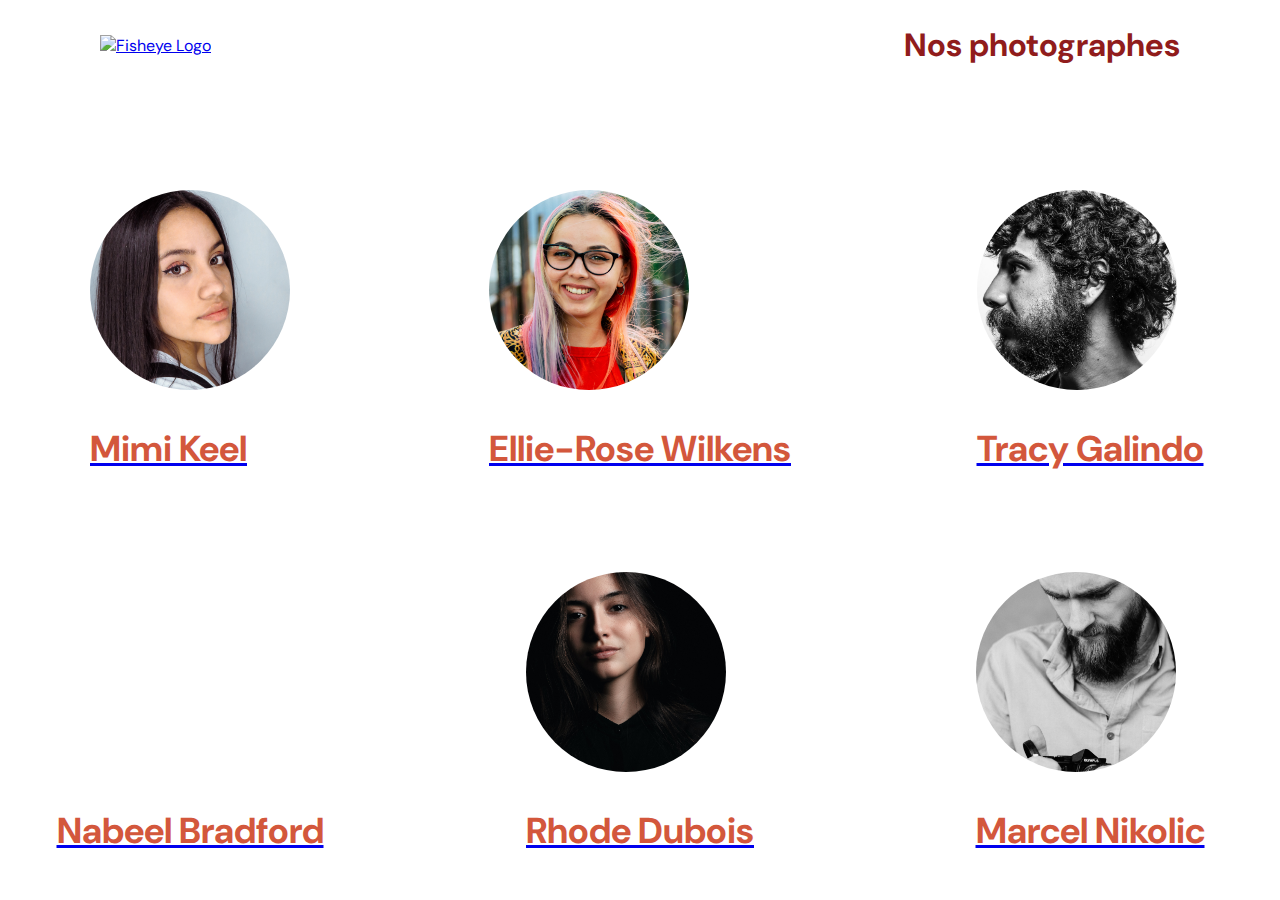
==== index.html @ 8d01f9a1 "Initialisation du projet et utilisation de fetch pour récupérér les images." ====
<!DOCTYPE html>
<html lang="fr">
  <head>
    <link href="css/style.css" rel="stylesheet" type="text/css" />
    <meta charset="utf-8" />
    <link rel="icon" type="image/png" href="assets/favicon.png" />
    <link
      href="https://fonts.googleapis.com/css?family=DM+Sans&display=swap"
      rel="stylesheet"
    />
    <title>Fisheye</title>
  </head>
  <body>
    <header>
      <a href="/index.html" alt="Fisheye Home page">
        <img
          src="assets/images/logo.png"
          class="logo"
          alt="Fisheye Logo"
        />
      </a>
      <h1>Nos photographes</h1>
    </header>
    <main id="main">
      <div class="photographer_section"></div>
    </main>
    <script src="scripts/templates/photographer.js"></script>
    <script src="scripts/pages/index.js"></script>
  </body>
</html>
---- css/style.css ----
@import url("photographer.css");

body {
  font-family: "DM Sans", sans-serif;
  margin: 0;
}

header {
  display: flex;
  flex-direction: row;
  justify-content: space-between;
  align-items: center;
  height: 90px;
}

h1 {
  color: #901c1c;
  margin-right: 100px;
}

.logo {
  height: 50px;
  margin-left: 100px;
}

.photographer_card img {
  display: block;
  object-fit: cover;
  object-position: center;
  transform: scale(1.3);
}

.photographer_img__container {
  width: 200px;
  height: 200px;
  display: inline-block;
  overflow: hidden;
  border-radius: 50%;
}

.photographer_section {
  display: grid;
  grid-template-columns: 1fr 1fr 1fr;
  gap: 70px;
  margin-top: 100px;
}

.photographer_section article {
  justify-self: center;
  display: flex;
  justify-content: center;
  align-items: center;
  flex-direction: column;
}

.photographer_section article h2 {
  color: #d3573c;
  font-size: 36px;
}

.photographer_section article img {
  height: 200px;
  width: 200px;
}
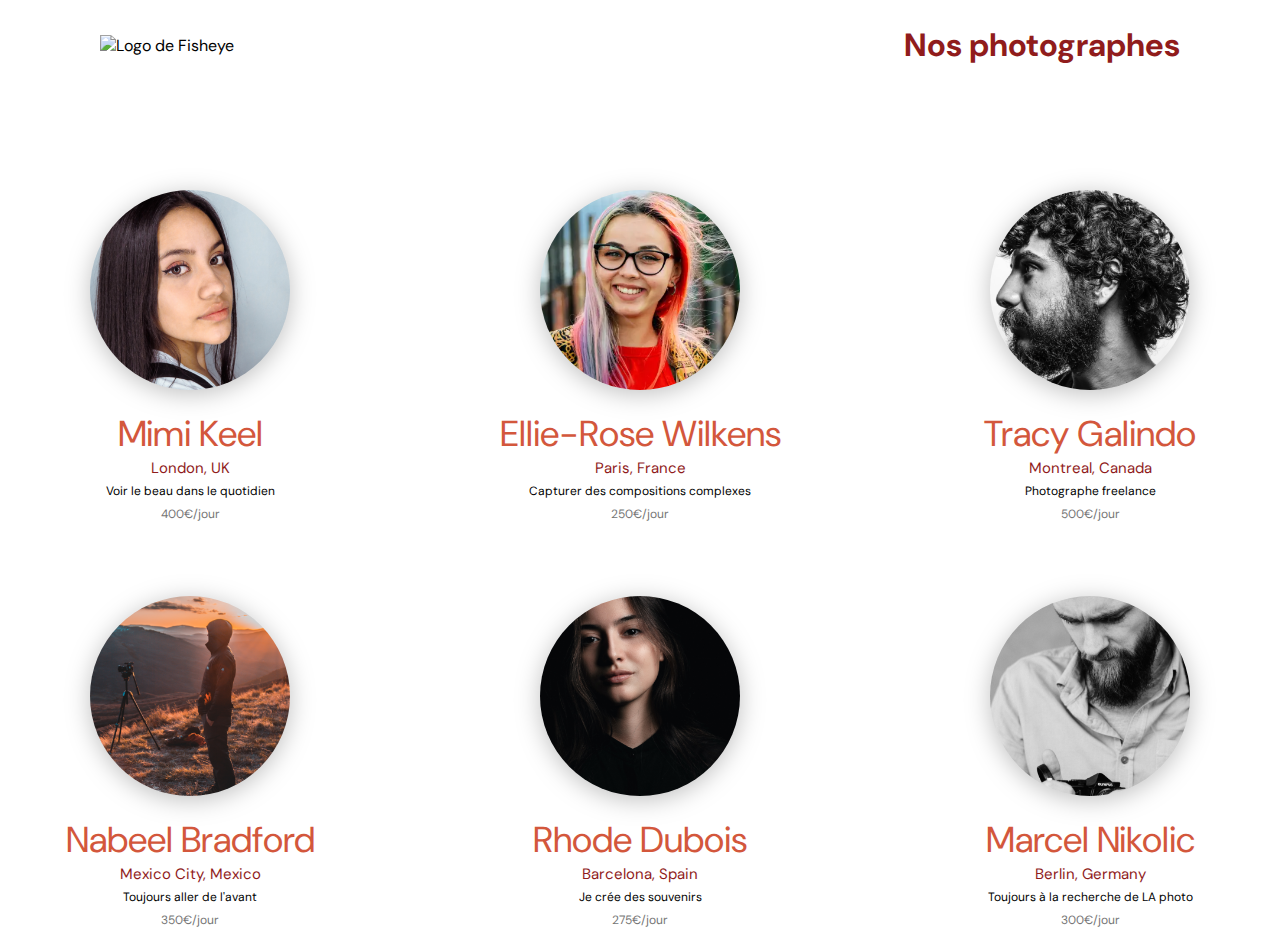
==== commit f3eb6c73: "Page d'accueil finit a 100%, compression des images pour que se soit moins lourd et ajout de l'acces" ====
--- a/index.html
+++ b/index.html
@@ -12,16 +12,20 @@
   </head>
   <body>
     <header>
-      <a href="/index.html" alt="Fisheye Home page">
+      <a
+        href="/index.html"
+        alt="Fisheye Home page"
+        aria-label="Lien vers la page d'accueil de Fisheye"
+      >
         <img
           src="assets/images/logo.png"
           class="logo"
-          alt="Fisheye Logo"
+          alt="Logo de Fisheye"
         />
       </a>
       <h1>Nos photographes</h1>
     </header>
-    <main id="main">
+    <main id="main" role="main">
       <div class="photographer_section"></div>
     </main>
     <script src="scripts/templates/photographer.js"></script>
--- a/css/style.css
+++ b/css/style.css
@@ -3,6 +3,11 @@
 body {
   font-family: "DM Sans", sans-serif;
   margin: 0;
+}
+
+a {
+  text-decoration: none;
+  color: inherit;
 }
 
 header {
@@ -23,6 +28,13 @@
   margin-left: 100px;
 }
 
+.photographer_card {
+  display: flex;
+  flex-direction: column;
+  align-items: center;
+  justify-content: center;
+}
+
 .photographer_card img {
   display: block;
   object-fit: cover;
@@ -36,6 +48,7 @@
   display: inline-block;
   overflow: hidden;
   border-radius: 50%;
+  filter: drop-shadow(0px 4px 12px rgba(0, 0, 0, 0.25));
 }
 
 .photographer_section {
@@ -62,3 +75,42 @@
   height: 200px;
   width: 200px;
 }
+
+.photographer_text__container {
+  display: flex;
+  flex-direction: column;
+  align-items: center;
+  justify-content: center;
+}
+
+.photographer_text__container h2,
+h3,
+p {
+  margin: 0;
+  line-height: 23px;
+}
+
+.photographer_text__container h2 {
+  margin-top: 20px;
+  font-size: 36px;
+  font-style: normal;
+  font-weight: 400;
+  line-height: normal;
+}
+
+.photographer_text__container h3 {
+  color: #901c1c;
+  font-size: 15px;
+  font-style: normal;
+  font-weight: 400;
+}
+
+.photographer_text__container p {
+  font-size: 12px;
+  font-style: normal;
+  font-weight: 400;
+}
+
+.photographer_text__container p:last-child {
+  color: #757575;
+}
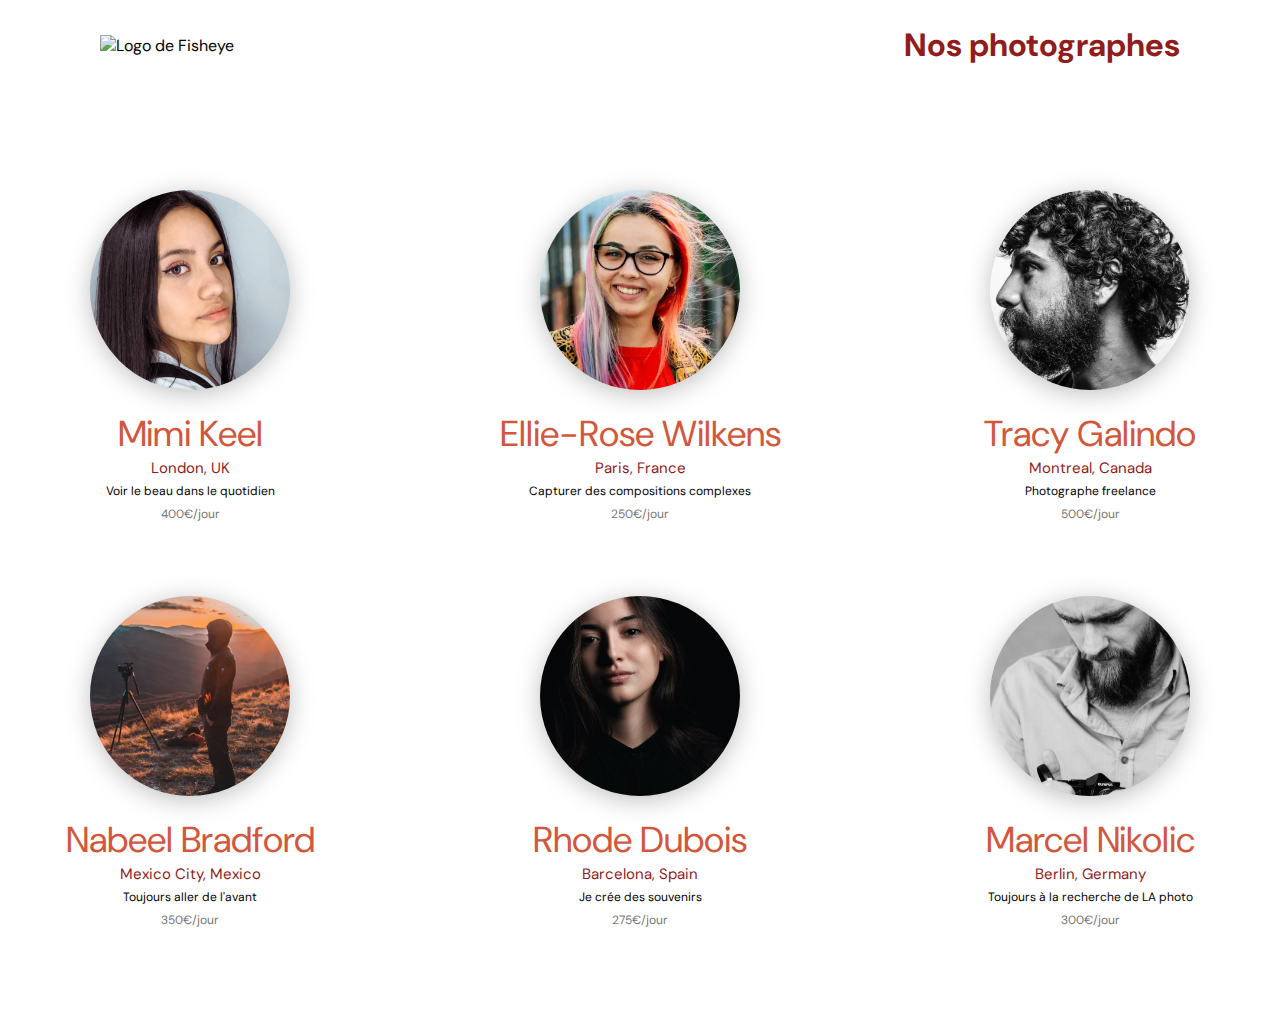
==== commit d6f5a774: "W3C effectué, petit changement au niveau des alt et du css" ====
--- a/index.html
+++ b/index.html
@@ -4,28 +4,17 @@
     <link href="css/style.css" rel="stylesheet" type="text/css" />
     <meta charset="utf-8" />
     <link rel="icon" type="image/png" href="assets/favicon.png" />
-    <link
-      href="https://fonts.googleapis.com/css?family=DM+Sans&display=swap"
-      rel="stylesheet"
-    />
+    <link href="https://fonts.googleapis.com/css?family=DM+Sans&display=swap" rel="stylesheet" />
     <title>Fisheye</title>
   </head>
   <body>
     <header>
-      <a
-        href="/index.html"
-        alt="Fisheye Home page"
-        aria-label="Lien vers la page d'accueil de Fisheye"
-      >
-        <img
-          src="assets/images/logo.png"
-          class="logo"
-          alt="Logo de Fisheye"
-        />
+      <a href="/index.html" aria-label="Lien vers la page d'accueil de Fisheye">
+        <img src="assets/images/logo.png" class="logo" alt="Logo de Fisheye" />
       </a>
       <h1>Nos photographes</h1>
     </header>
-    <main id="main" role="main">
+    <main id="main">
       <div class="photographer_section"></div>
     </main>
     <script src="scripts/templates/photographer.js"></script>
--- a/css/style.css
+++ b/css/style.css
@@ -21,6 +21,20 @@
 h1 {
   color: #901c1c;
   margin-right: 100px;
+}
+
+main {
+  margin-bottom: 100px;
+}
+
+textarea {
+  width: 100%;
+  height: 150px;
+  margin-bottom: 20px;
+  border: none;
+  border-radius: 5px;
+  resize: none;
+  font-size: 16px;
 }
 
 .logo {
